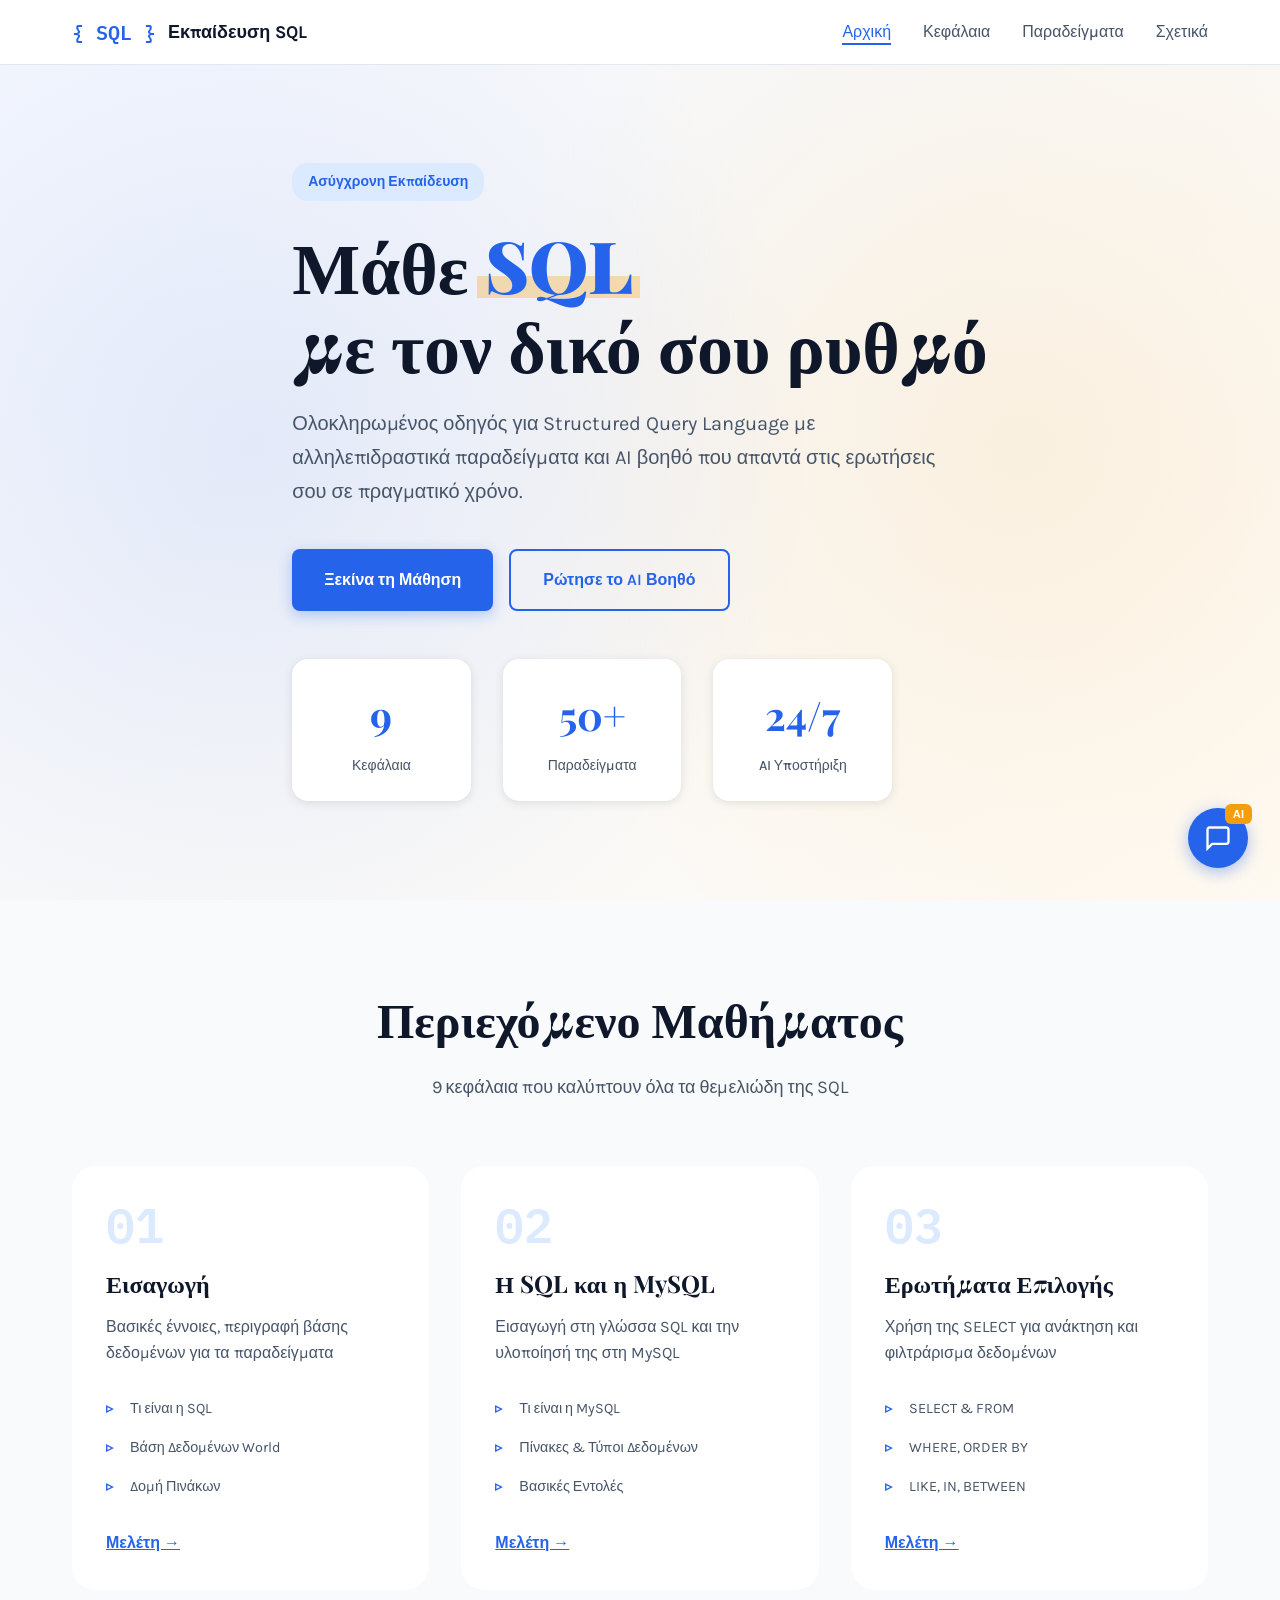
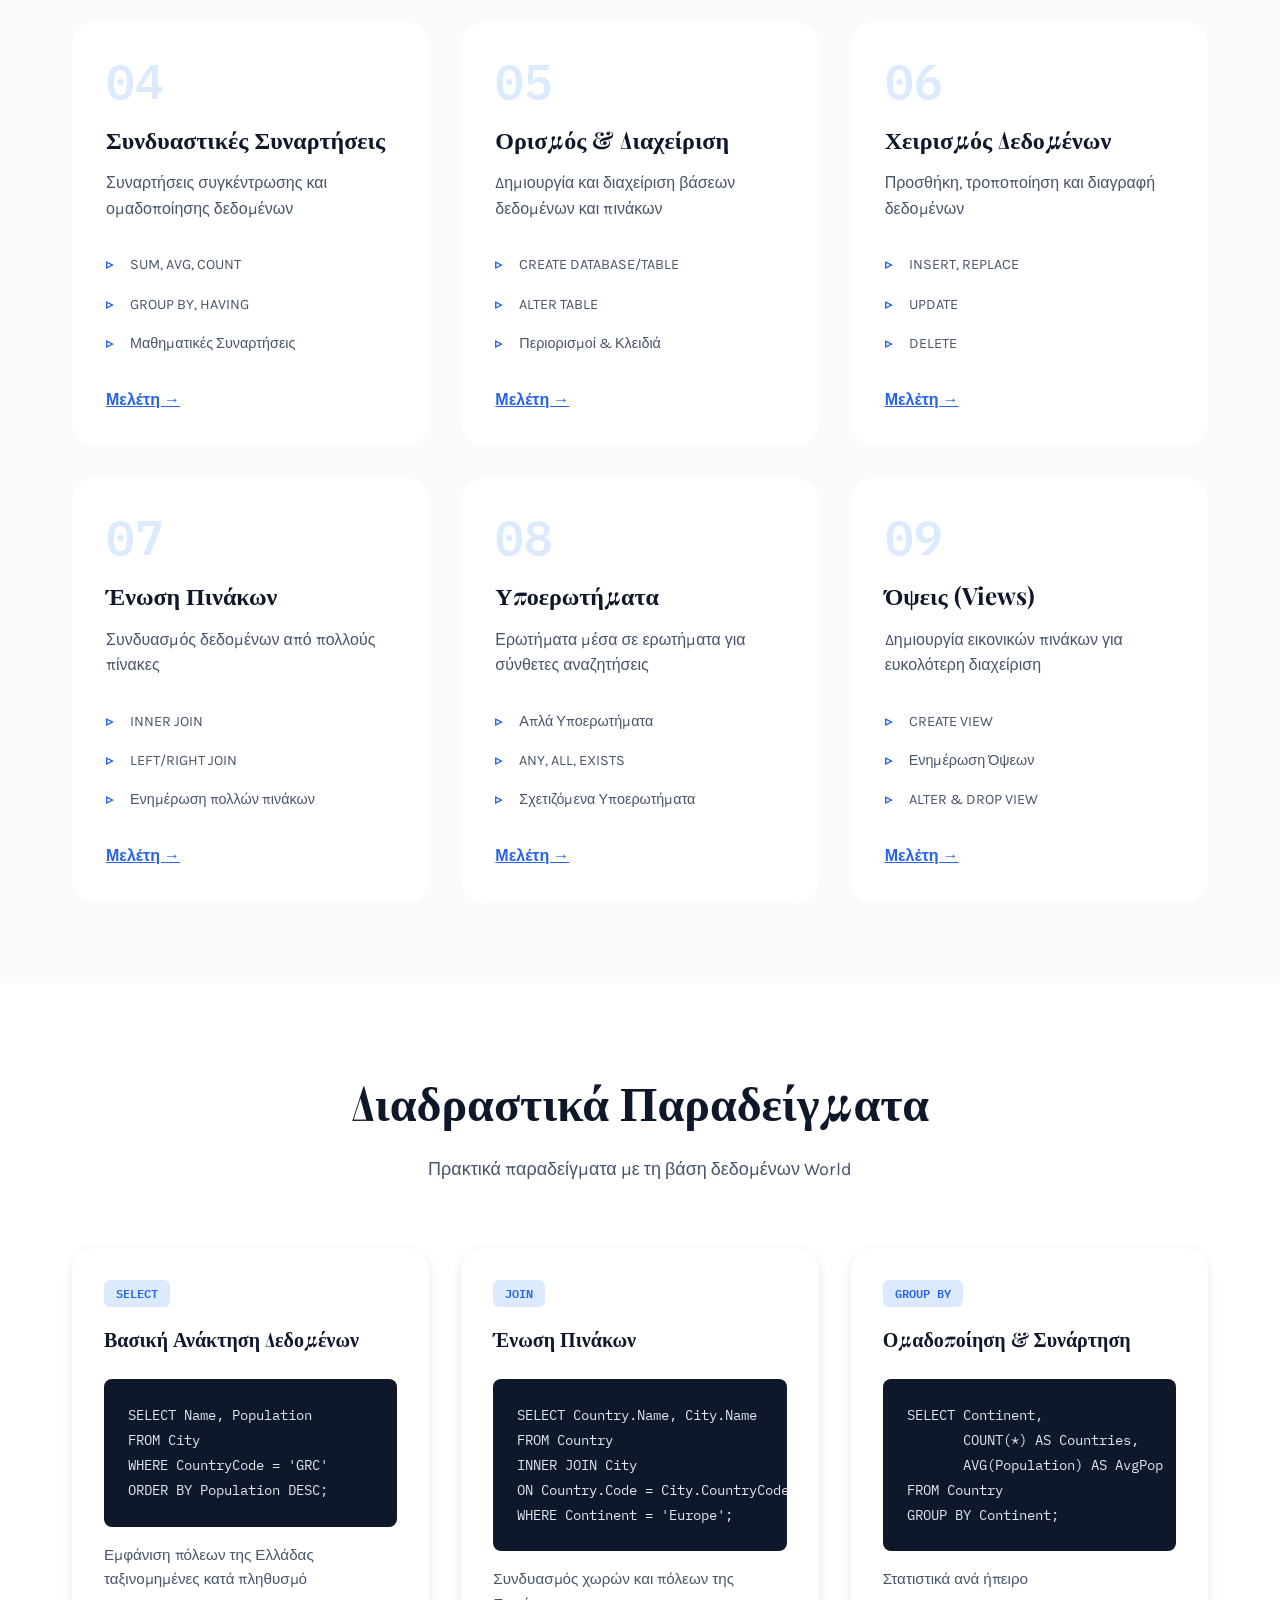
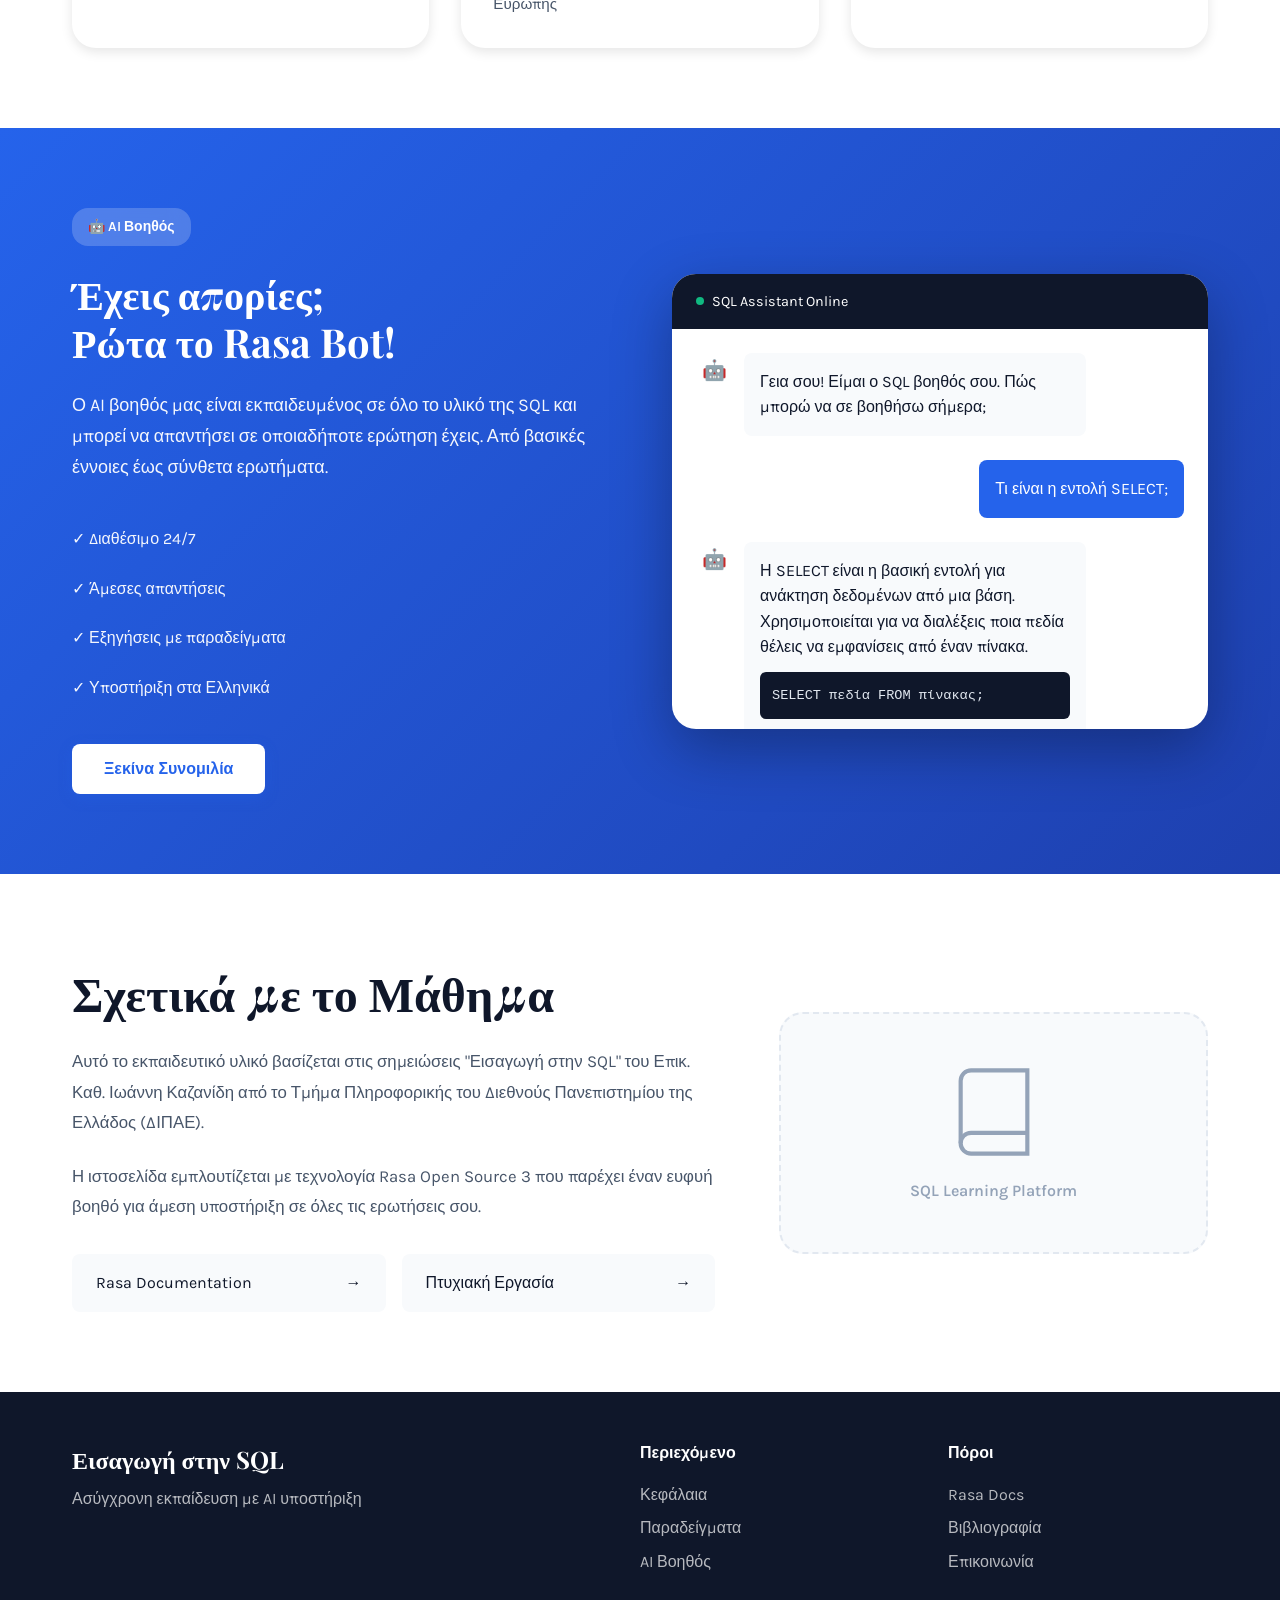
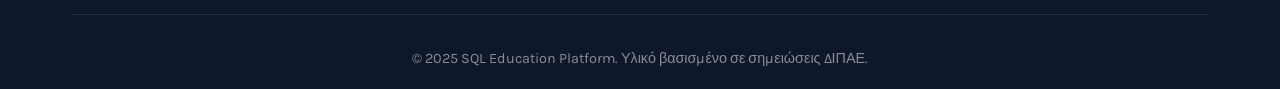
==== index.html @ 55db3de9 "Add files via upload" ====
<!DOCTYPE html>
<html lang="el">
<head>
    <meta charset="UTF-8">
    <meta name="viewport" content="width=device-width, initial-scale=1.0">
    <title>Εισαγωγή στην SQL - Ασύγχρονη Εκπαίδευση</title>
    <link rel="stylesheet" href="styles.css?v=2">
    <link rel="preconnect" href="https://fonts.googleapis.com">
    <link rel="preconnect" href="https://fonts.gstatic.com" crossorigin>
    <link href="https://fonts.googleapis.com/css2?family=IBM+Plex+Mono:wght@400;600&family=Karla:wght@400;700&family=Playfair+Display:wght@700;900&display=swap" rel="stylesheet">
</head>
<body>
    <!-- Navigation -->
    <nav class="nav">
        <div class="nav-container">
            <div class="nav-brand">
                <span class="nav-icon">{ SQL }</span>
                <span class="nav-title">Εκπαίδευση SQL</span>
            </div>
            <ul class="nav-menu">
                <li><a href="#home" class="nav-link active">Αρχική</a></li>
                <li><a href="#chapters" class="nav-link">Κεφάλαια</a></li>
                <li><a href="#examples" class="nav-link">Παραδείγματα</a></li>
                <li><a href="#about" class="nav-link">Σχετικά</a></li>
            </ul>
        </div>
    </nav>

    <!-- Hero Section -->
    <section class="hero" id="home">
        <div class="hero-background"></div>
        <div class="hero-content">
            <div class="hero-badge">Ασύγχρονη Εκπαίδευση</div>
            <h1 class="hero-title">
                Μάθε <span class="highlight">SQL</span><br>
                με τον δικό σου ρυθμό
            </h1>
            <p class="hero-subtitle">
                Ολοκληρωμένος οδηγός για Structured Query Language με αλληλεπιδραστικά παραδείγματα 
                και AI βοηθό που απαντά στις ερωτήσεις σου σε πραγματικό χρόνο.
            </p>
            <div class="hero-buttons">
                <a href="#chapters" class="btn btn-primary">Ξεκίνα τη Μάθηση</a>
                <a href="#chatbot" class="btn btn-secondary">Ρώτησε το AI Βοηθό</a>
            </div>
            <div class="hero-stats">
                <div class="stat">
                    <span class="stat-number">9</span>
                    <span class="stat-label">Κεφάλαια</span>
                </div>
                <div class="stat">
                    <span class="stat-number">50+</span>
                    <span class="stat-label">Παραδείγματα</span>
                </div>
                <div class="stat">
                    <span class="stat-number">24/7</span>
                    <span class="stat-label">AI Υποστήριξη</span>
                </div>
            </div>
        </div>
    </section>

    <!-- Chapters Section -->
    <section class="chapters" id="chapters">
        <div class="container">
            <div class="section-header">
                <h2 class="section-title">Περιεχόμενο Μαθήματος</h2>
                <p class="section-subtitle">9 κεφάλαια που καλύπτουν όλα τα θεμελιώδη της SQL</p>
            </div>

            <div class="chapters-grid">
                <!-- Chapter 1 -->
                <div class="chapter-card" data-chapter="1">
                    <div class="chapter-number">01</div>
                    <h3 class="chapter-title">Εισαγωγή</h3>
                    <p class="chapter-description">Βασικές έννοιες, περιγραφή βάσης δεδομένων για τα παραδείγματα</p>
                    <ul class="chapter-topics">
                        <li>Τι είναι η SQL</li>
                        <li>Βάση Δεδομένων World</li>
                        <li>Δομή Πινάκων</li>
                    </ul>
                    <a href="chapter-1.html" class="chapter-btn">Μελέτη →</a>
                </div>

                <!-- Chapter 2 -->
                <div class="chapter-card" data-chapter="2">
                    <div class="chapter-number">02</div>
                    <h3 class="chapter-title">Η SQL και η MySQL</h3>
                    <p class="chapter-description">Εισαγωγή στη γλώσσα SQL και την υλοποίησή της στη MySQL</p>
                    <ul class="chapter-topics">
                        <li>Τι είναι η MySQL</li>
                        <li>Πίνακες & Τύποι Δεδομένων</li>
                        <li>Βασικές Εντολές</li>
                    </ul>
                    <a href="chapter-2.html" class="chapter-btn">Μελέτη →</a>
                </div>

                <!-- Chapter 3 -->
                <div class="chapter-card" data-chapter="3">
                    <div class="chapter-number">03</div>
                    <h3 class="chapter-title">Ερωτήματα Επιλογής</h3>
                    <p class="chapter-description">Χρήση της SELECT για ανάκτηση και φιλτράρισμα δεδομένων</p>
                    <ul class="chapter-topics">
                        <li>SELECT & FROM</li>
                        <li>WHERE, ORDER BY</li>
                        <li>LIKE, IN, BETWEEN</li>
                    </ul>
                    <a href="chapter-3.html" class="chapter-btn">Μελέτη →</a>
                </div>

                <!-- Chapter 4 -->
                <div class="chapter-card" data-chapter="4">
                    <div class="chapter-number">04</div>
                    <h3 class="chapter-title">Συνδυαστικές Συναρτήσεις</h3>
                    <p class="chapter-description">Συναρτήσεις συγκέντρωσης και ομαδοποίησης δεδομένων</p>
                    <ul class="chapter-topics">
                        <li>SUM, AVG, COUNT</li>
                        <li>GROUP BY, HAVING</li>
                        <li>Μαθηματικές Συναρτήσεις</li>
                    </ul>
                    <a href="chapter-4.html" class="chapter-btn">Μελέτη →</a>
                </div>

                <!-- Chapter 5 -->
                <div class="chapter-card" data-chapter="5">
                    <div class="chapter-number">05</div>
                    <h3 class="chapter-title">Ορισμός & Διαχείριση</h3>
                    <p class="chapter-description">Δημιουργία και διαχείριση βάσεων δεδομένων και πινάκων</p>
                    <ul class="chapter-topics">
                        <li>CREATE DATABASE/TABLE</li>
                        <li>ALTER TABLE</li>
                        <li>Περιορισμοί & Κλειδιά</li>
                    </ul>
                    <a href="chapter-5.html" class="chapter-btn">Μελέτη →</a>
                </div>

                <!-- Chapter 6 -->
                <div class="chapter-card" data-chapter="6">
                    <div class="chapter-number">06</div>
                    <h3 class="chapter-title">Χειρισμός Δεδομένων</h3>
                    <p class="chapter-description">Προσθήκη, τροποποίηση και διαγραφή δεδομένων</p>
                    <ul class="chapter-topics">
                        <li>INSERT, REPLACE</li>
                        <li>UPDATE</li>
                        <li>DELETE</li>
                    </ul>
                    <a href="chapter-6.html" class="chapter-btn">Μελέτη →</a>
                </div>

                <!-- Chapter 7 -->
                <div class="chapter-card" data-chapter="7">
                    <div class="chapter-number">07</div>
                    <h3 class="chapter-title">Ένωση Πινάκων</h3>
                    <p class="chapter-description">Συνδυασμός δεδομένων από πολλούς πίνακες</p>
                    <ul class="chapter-topics">
                        <li>INNER JOIN</li>
                        <li>LEFT/RIGHT JOIN</li>
                        <li>Ενημέρωση πολλών πινάκων</li>
                    </ul>
                    <a href="chapter-7.html" class="chapter-btn">Μελέτη →</a>
                </div>

                <!-- Chapter 8 -->
                <div class="chapter-card" data-chapter="8">
                    <div class="chapter-number">08</div>
                    <h3 class="chapter-title">Υποερωτήματα</h3>
                    <p class="chapter-description">Ερωτήματα μέσα σε ερωτήματα για σύνθετες αναζητήσεις</p>
                    <ul class="chapter-topics">
                        <li>Απλά Υποερωτήματα</li>
                        <li>ANY, ALL, EXISTS</li>
                        <li>Σχετιζόμενα Υποερωτήματα</li>
                    </ul>
                    <a href="chapter-8.html" class="chapter-btn">Μελέτη →</a>
                </div>

                <!-- Chapter 9 -->
                <div class="chapter-card" data-chapter="9">
                    <div class="chapter-number">09</div>
                    <h3 class="chapter-title">Όψεις (Views)</h3>
                    <p class="chapter-description">Δημιουργία εικονικών πινάκων για ευκολότερη διαχείριση</p>
                    <ul class="chapter-topics">
                        <li>CREATE VIEW</li>
                        <li>Ενημέρωση Όψεων</li>
                        <li>ALTER & DROP VIEW</li>
                    </ul>
                    <a href="chapter-9.html" class="chapter-btn">Μελέτη →</a>
                </div>
            </div>
        </div>
    </section>

    <!-- Examples Section -->
    <section class="examples" id="examples">
        <div class="container">
            <div class="section-header">
                <h2 class="section-title">Διαδραστικά Παραδείγματα</h2>
                <p class="section-subtitle">Πρακτικά παραδείγματα με τη βάση δεδομένων World</p>
            </div>

            <div class="examples-grid">
                <div class="example-card">
                    <div class="example-header">
                        <span class="example-badge">SELECT</span>
                        <h3>Βασική Ανάκτηση Δεδομένων</h3>
                    </div>
                    <div class="code-block">
                        <pre><code>SELECT Name, Population 
FROM City 
WHERE CountryCode = 'GRC'
ORDER BY Population DESC;</code></pre>
                    </div>
                    <p class="example-description">Εμφάνιση πόλεων της Ελλάδας ταξινομημένες κατά πληθυσμό</p>
                </div>

                <div class="example-card">
                    <div class="example-header">
                        <span class="example-badge">JOIN</span>
                        <h3>Ένωση Πινάκων</h3>
                    </div>
                    <div class="code-block">
                        <pre><code>SELECT Country.Name, City.Name
FROM Country 
INNER JOIN City 
ON Country.Code = City.CountryCode
WHERE Continent = 'Europe';</code></pre>
                    </div>
                    <p class="example-description">Συνδυασμός χωρών και πόλεων της Ευρώπης</p>
                </div>

                <div class="example-card">
                    <div class="example-header">
                        <span class="example-badge">GROUP BY</span>
                        <h3>Ομαδοποίηση & Συνάρτηση</h3>
                    </div>
                    <div class="code-block">
                        <pre><code>SELECT Continent, 
       COUNT(*) AS Countries,
       AVG(Population) AS AvgPop
FROM Country
GROUP BY Continent;</code></pre>
                    </div>
                    <p class="example-description">Στατιστικά ανά ήπειρο</p>
                </div>
            </div>
        </div>
    </section>

    <!-- AI Assistant Section -->
    <section class="ai-section" id="chatbot">
        <div class="container">
            <div class="ai-content">
                <div class="ai-info">
                    <div class="ai-badge">🤖 AI Βοηθός</div>
                    <h2 class="ai-title">Έχεις απορίες;<br>Ρώτα το Rasa Bot!</h2>
                    <p class="ai-description">
                        Ο AI βοηθός μας είναι εκπαιδευμένος σε όλο το υλικό της SQL και μπορεί να απαντήσει 
                        σε οποιαδήποτε ερώτηση έχεις. Από βασικές έννοιες έως σύνθετα ερωτήματα.
                    </p>
                    <ul class="ai-features">
                        <li>✓ Διαθέσιμο 24/7</li>
                        <li>✓ Άμεσες απαντήσεις</li>
                        <li>✓ Εξηγήσεις με παραδείγματα</li>
                        <li>✓ Υποστήριξη στα Ελληνικά</li>
                    </ul>
                    <button class="btn btn-primary" onclick="openChatbot()">Ξεκίνα Συνομιλία</button>
                </div>
                <div class="ai-preview">
                    <div class="chat-window">
                        <div class="chat-header">
                            <div class="chat-status">
                                <span class="status-dot"></span>
                                <span>SQL Assistant Online</span>
                            </div>
                        </div>
                        <div class="chat-messages">
                            <div class="message bot">
                                <div class="message-avatar">🤖</div>
                                <div class="message-content">
                                    <p>Γεια σου! Είμαι ο SQL βοηθός σου. Πώς μπορώ να σε βοηθήσω σήμερα;</p>
                                </div>
                            </div>
                            <div class="message user">
                                <div class="message-content">
                                    <p>Τι είναι η εντολή SELECT;</p>
                                </div>
                            </div>
                            <div class="message bot">
                                <div class="message-avatar">🤖</div>
                                <div class="message-content">
                                    <p>Η SELECT είναι η βασική εντολή για ανάκτηση δεδομένων από μια βάση. Χρησιμοποιείται για να διαλέξεις ποια πεδία θέλεις να εμφανίσεις από έναν πίνακα.</p>
                                    <div class="code-snippet">
                                        <code>SELECT πεδία FROM πίνακας;</code>
                                    </div>
                                </div>
                            </div>
                        </div>
                    </div>
                </div>
            </div>
        </div>
    </section>

    <!-- About Section -->
    <section class="about" id="about">
        <div class="container">
            <div class="about-content">
                <div class="about-text">
                    <h2 class="section-title">Σχετικά με το Μάθημα</h2>
                    <p>
                        Αυτό το εκπαιδευτικό υλικό βασίζεται στις σημειώσεις "Εισαγωγή στην SQL" του 
                        Επικ. Καθ. Ιωάννη Καζανίδη από το Τμήμα Πληροφορικής του Διεθνούς Πανεπιστημίου 
                        της Ελλάδος (ΔΙΠΑΕ).
                    </p>
                    <p>
                        Η ιστοσελίδα εμπλουτίζεται με τεχνολογία Rasa Open Source 3 που παρέχει 
                        έναν ευφυή βοηθό για άμεση υποστήριξη σε όλες τις ερωτήσεις σου.
                    </p>
                    <div class="about-links">
                        <a href="https://opensource.rasa.com" target="_blank" class="link-btn">
                            <span>Rasa Documentation</span>
                            <span>→</span>
                        </a>
                        <a href="#" class="link-btn">
                            <span>Πτυχιακή Εργασία</span>
                            <span>→</span>
                        </a>
                    </div>
                </div>
                <div class="about-image">
                    <div class="image-placeholder">
                        <div class="placeholder-icon">
                            <svg viewBox="0 0 24 24" fill="none" stroke="currentColor">
                                <path d="M4 19.5A2.5 2.5 0 0 1 6.5 17H20"></path>
                                <path d="M6.5 2H20v20H6.5A2.5 2.5 0 0 1 4 19.5v-15A2.5 2.5 0 0 1 6.5 2z"></path>
                            </svg>
                        </div>
                        <p>SQL Learning Platform</p>
                    </div>
                </div>
            </div>
        </div>
    </section>

    <!-- Footer -->
    <footer class="footer">
        <div class="container">
            <div class="footer-content">
                <div class="footer-section">
                    <h3>Εισαγωγή στην SQL</h3>
                    <p>Ασύγχρονη εκπαίδευση με AI υποστήριξη</p>
                </div>
                <div class="footer-section">
                    <h4>Περιεχόμενο</h4>
                    <ul>
                        <li><a href="#chapters">Κεφάλαια</a></li>
                        <li><a href="#examples">Παραδείγματα</a></li>
                        <li><a href="#chatbot">AI Βοηθός</a></li>
                    </ul>
                </div>
                <div class="footer-section">
                    <h4>Πόροι</h4>
                    <ul>
                        <li><a href="https://opensource.rasa.com" target="_blank">Rasa Docs</a></li>
                        <li><a href="#">Βιβλιογραφία</a></li>
                        <li><a href="#">Επικοινωνία</a></li>
                    </ul>
                </div>
            </div>
            <div class="footer-bottom">
                <p>&copy; 2025 SQL Education Platform. Υλικό βασισμένο σε σημειώσεις ΔΙΠΑΕ.</p>
            </div>
        </div>
    </footer>

    <!-- Floating Chat Button -->
    <button class="floating-chat-btn" onclick="toggleChat()" title="Ρώτησε το SQL Assistant">
        <svg class="chat-icon" viewBox="0 0 24 24" fill="none" stroke="currentColor">
            <path d="M21 15a2 2 0 0 1-2 2H7l-4 4V5a2 2 0 0 1 2-2h14a2 2 0 0 1 2 2z"></path>
        </svg>
        <span class="chat-badge">AI</span>
    </button>

    <!-- Chat Widget (Hidden by default) -->
    <div class="chat-widget" id="chatWidget">
        <div class="chat-widget-header">
            <div class="chat-widget-title">
                <span class="chat-widget-icon">🤖</span>
                <div>
                    <h3>SQL Assistant</h3>
                    <span class="chat-widget-status">Online</span>
                </div>
            </div>
            <button class="chat-close-btn" onclick="toggleChat()">×</button>
        </div>
        <div class="chat-widget-body" id="chatBody">
            <div class="chat-widget-message bot">
                <div class="message-avatar">🤖</div>
                <div class="message-content">
                    <p>Γεια σου! Ρώτησέ με οτιδήποτε για την SQL!</p>
                </div>
            </div>
        </div>
        <div class="chat-widget-input">
            <input type="text" id="chatInput" placeholder="Γράψε την ερώτησή σου..." />
            <button onclick="sendMessage()">
                <svg viewBox="0 0 24 24" fill="none" stroke="currentColor">
                    <path d="M22 2L11 13"></path>
                    <path d="M22 2L15 22L11 13L2 9L22 2Z"></path>
                </svg>
            </button>
        </div>
    </div>

    <script src="script.js?v=2"></script>
</body>
</html>
---- styles.css ----
/* ==========================================
   CSS Variables & Base Styles
   ========================================== */

:root {
    /* Colors - Educational Blue & Warm Accents */
    --primary: #2563eb;
    --primary-dark: #1e40af;
    --primary-light: #dbeafe;
    --secondary: #f59e0b;
    --secondary-dark: #d97706;
    
    --text-primary: #0f172a;
    --text-secondary: #475569;
    --text-muted: #94a3b8;
    
    --bg-primary: #ffffff;
    --bg-secondary: #f8fafc;
    --bg-dark: #0f172a;
    
    --border: #e2e8f0;
    --shadow: rgba(0, 0, 0, 0.1);
    
    /* Typography */
    --font-display: 'Playfair Display', serif;
    --font-body: 'Karla', sans-serif;
    --font-mono: 'IBM Plex Mono', monospace;
    
    /* Spacing */
    --space-xs: 0.5rem;
    --space-sm: 1rem;
    --space-md: 1.5rem;
    --space-lg: 2rem;
    --space-xl: 3rem;
    --space-2xl: 4rem;
    
    /* Border Radius */
    --radius-sm: 0.375rem;
    --radius-md: 0.5rem;
    --radius-lg: 1rem;
    --radius-xl: 1.5rem;
    
    /* Transitions */
    --transition-fast: 150ms ease;
    --transition-base: 250ms ease;
    --transition-slow: 350ms ease;
}

* {
    margin: 0;
    padding: 0;
    box-sizing: border-box;
}

html {
    scroll-behavior: smooth;
}

body {
    font-family: var(--font-body);
    color: var(--text-primary);
    background-color: var(--bg-primary);
    line-height: 1.6;
    overflow-x: hidden;
}

/* ==========================================
   Navigation
   ========================================== */

.nav {
    position: fixed;
    top: 0;
    left: 0;
    right: 0;
    background: rgba(255, 255, 255, 0.95);
    backdrop-filter: blur(10px);
    border-bottom: 1px solid var(--border);
    z-index: 1000;
    animation: slideDown 0.5s ease;
}

@keyframes slideDown {
    from {
        transform: translateY(-100%);
        opacity: 0;
    }
    to {
        transform: translateY(0);
        opacity: 1;
    }
}

.nav-container {
    max-width: 1200px;
    margin: 0 auto;
    padding: 1rem 2rem;
    display: flex;
    justify-content: space-between;
    align-items: center;
}

.nav-brand {
    display: flex;
    align-items: center;
    gap: 0.75rem;
    font-weight: 700;
}

.nav-icon {
    font-family: var(--font-mono);
    color: var(--primary);
    font-size: 1.25rem;
    font-weight: 600;
}

.nav-title {
    font-size: 1.125rem;
    color: var(--text-primary);
}

.nav-menu {
    display: flex;
    list-style: none;
    gap: 2rem;
}

.nav-link {
    text-decoration: none;
    color: var(--text-secondary);
    font-weight: 500;
    position: relative;
    transition: color var(--transition-base);
}

.nav-link::after {
    content: '';
    position: absolute;
    bottom: -4px;
    left: 0;
    width: 0;
    height: 2px;
    background: var(--primary);
    transition: width var(--transition-base);
}

.nav-link:hover,
.nav-link.active {
    color: var(--primary);
}

.nav-link:hover::after,
.nav-link.active::after {
    width: 100%;
}

/* ==========================================
   Hero Section
   ========================================== */

.hero {
    position: relative;
    min-height: 100vh;
    display: flex;
    align-items: center;
    padding: 8rem 2rem 4rem;
    overflow: hidden;
}

.hero-background {
    position: absolute;
    top: 0;
    left: 0;
    right: 0;
    bottom: 0;
    background: 
        linear-gradient(135deg, rgba(37, 99, 235, 0.05) 0%, rgba(245, 158, 11, 0.05) 100%),
        radial-gradient(circle at 20% 50%, rgba(37, 99, 235, 0.1) 0%, transparent 50%),
        radial-gradient(circle at 80% 50%, rgba(245, 158, 11, 0.1) 0%, transparent 50%);
    z-index: -1;
}

.hero-content {
    max-width: 1200px;
    margin: 0 auto;
    animation: fadeInUp 0.8s ease;
}

@keyframes fadeInUp {
    from {
        opacity: 0;
        transform: translateY(30px);
    }
    to {
        opacity: 1;
        transform: translateY(0);
    }
}

.hero-badge {
    display: inline-block;
    padding: 0.5rem 1rem;
    background: var(--primary-light);
    color: var(--primary);
    border-radius: var(--radius-lg);
    font-size: 0.875rem;
    font-weight: 600;
    margin-bottom: 1.5rem;
    animation: fadeInUp 0.8s ease 0.2s backwards;
}

.hero-title {
    font-family: var(--font-display);
    font-size: clamp(2.5rem, 6vw, 4.5rem);
    font-weight: 900;
    line-height: 1.1;
    margin-bottom: 1.5rem;
    animation: fadeInUp 0.8s ease 0.3s backwards;
}

.highlight {
    color: var(--primary);
    position: relative;
}

.highlight::after {
    content: '';
    position: absolute;
    bottom: 0.2em;
    left: -0.1em;
    right: -0.1em;
    height: 0.3em;
    background: var(--secondary);
    opacity: 0.3;
    z-index: -1;
    animation: highlightExpand 0.6s ease 0.8s backwards;
}

@keyframes highlightExpand {
    from {
        width: 0;
    }
    to {
        width: 100%;
    }
}

.hero-subtitle {
    font-size: 1.25rem;
    color: var(--text-secondary);
    max-width: 650px;
    margin-bottom: 2.5rem;
    line-height: 1.7;
    animation: fadeInUp 0.8s ease 0.4s backwards;
}

.hero-buttons {
    display: flex;
    gap: 1rem;
    flex-wrap: wrap;
    margin-bottom: 3rem;
    animation: fadeInUp 0.8s ease 0.5s backwards;
}

.btn {
    padding: 1rem 2rem;
    border-radius: var(--radius-md);
    font-weight: 600;
    font-size: 1rem;
    text-decoration: none;
    transition: all var(--transition-base);
    cursor: pointer;
    border: none;
    display: inline-flex;
    align-items: center;
    gap: 0.5rem;
}

.btn-primary {
    background: var(--primary);
    color: white;
    box-shadow: 0 4px 14px rgba(37, 99, 235, 0.3);
}

.btn-primary:hover {
    background: var(--primary-dark);
    transform: translateY(-2px);
    box-shadow: 0 6px 20px rgba(37, 99, 235, 0.4);
}

.btn-secondary {
    background: transparent;
    color: var(--primary);
    border: 2px solid var(--primary);
}

.btn-secondary:hover {
    background: var(--primary);
    color: white;
    transform: translateY(-2px);
}

.hero-stats {
    display: grid;
    grid-template-columns: repeat(auto-fit, minmax(150px, 1fr));
    gap: 2rem;
    max-width: 600px;
    animation: fadeInUp 0.8s ease 0.6s backwards;
}

.stat {
    text-align: center;
    padding: 1.5rem;
    background: white;
    border-radius: var(--radius-lg);
    box-shadow: 0 2px 10px var(--shadow);
    transition: transform var(--transition-base);
}

.stat:hover {
    transform: translateY(-4px);
}

.stat-number {
    display: block;
    font-family: var(--font-display);
    font-size: 2.5rem;
    font-weight: 700;
    color: var(--primary);
    margin-bottom: 0.5rem;
}

.stat-label {
    display: block;
    font-size: 0.875rem;
    color: var(--text-secondary);
    font-weight: 500;
}

/* ==========================================
   Section Styles
   ========================================== */

.container {
    max-width: 1200px;
    margin: 0 auto;
    padding: 0 2rem;
}

section {
    padding: 5rem 0;
}

.section-header {
    text-align: center;
    margin-bottom: 4rem;
}

.section-title {
    font-family: var(--font-display);
    font-size: clamp(2rem, 4vw, 3rem);
    font-weight: 700;
    color: var(--text-primary);
    margin-bottom: 1rem;
}

.section-subtitle {
    font-size: 1.125rem;
    color: var(--text-secondary);
    max-width: 600px;
    margin: 0 auto;
}

/* ==========================================
   Chapters Grid
   ========================================== */

.chapters {
    background: var(--bg-secondary);
}

.chapters-grid {
    display: grid;
    grid-template-columns: repeat(auto-fill, minmax(320px, 1fr));
    gap: 2rem;
}

.chapter-card {
    background: white;
    padding: 2rem;
    border-radius: var(--radius-xl);
    border: 2px solid transparent;
    transition: all var(--transition-base);
    position: relative;
    overflow: hidden;
}

.chapter-card::before {
    content: '';
    position: absolute;
    top: 0;
    left: 0;
    width: 4px;
    height: 100%;
    background: var(--primary);
    transform: scaleY(0);
    transform-origin: bottom;
    transition: transform var(--transition-base);
}

.chapter-card:hover {
    border-color: var(--primary);
    transform: translateY(-4px);
    box-shadow: 0 12px 24px var(--shadow);
}

.chapter-card:hover::before {
    transform: scaleY(1);
}

.chapter-number {
    font-family: var(--font-mono);
    font-size: 3rem;
    font-weight: 600;
    color: var(--primary-light);
    line-height: 1;
    margin-bottom: 1rem;
}

.chapter-title {
    font-family: var(--font-display);
    font-size: 1.5rem;
    font-weight: 700;
    color: var(--text-primary);
    margin-bottom: 0.75rem;
}

.chapter-description {
    color: var(--text-secondary);
    margin-bottom: 1.5rem;
    line-height: 1.6;
}

.chapter-topics {
    list-style: none;
    margin-bottom: 1.5rem;
}

.chapter-topics li {
    padding: 0.5rem 0;
    color: var(--text-secondary);
    font-size: 0.9rem;
    position: relative;
    padding-left: 1.5rem;
}

.chapter-topics li::before {
    content: '▹';
    position: absolute;
    left: 0;
    color: var(--primary);
    font-weight: bold;
}

.chapter-btn {
    background: none;
    border: none;
    color: var(--primary);
    font-weight: 600;
    font-size: 1rem;
    cursor: pointer;
    padding: 0.5rem 0;
    transition: all var(--transition-base);
    font-family: var(--font-body);
}

.chapter-btn:hover {
    gap: 0.75rem;
    padding-left: 0.5rem;
}

/* ==========================================
   Examples Section
   ========================================== */

.examples-grid {
    display: grid;
    grid-template-columns: repeat(auto-fit, minmax(350px, 1fr));
    gap: 2rem;
}

.example-card {
    background: white;
    border-radius: var(--radius-xl);
    padding: 2rem;
    box-shadow: 0 4px 12px var(--shadow);
    transition: all var(--transition-base);
}

.example-card:hover {
    transform: translateY(-4px);
    box-shadow: 0 8px 24px var(--shadow);
}

.example-header {
    margin-bottom: 1.5rem;
}

.example-badge {
    display: inline-block;
    padding: 0.25rem 0.75rem;
    background: var(--primary-light);
    color: var(--primary);
    border-radius: var(--radius-sm);
    font-size: 0.75rem;
    font-weight: 600;
    font-family: var(--font-mono);
    margin-bottom: 1rem;
}

.example-header h3 {
    font-family: var(--font-display);
    font-size: 1.25rem;
    color: var(--text-primary);
}

.code-block {
    background: var(--bg-dark);
    border-radius: var(--radius-md);
    padding: 1.5rem;
    margin-bottom: 1rem;
    overflow-x: auto;
}

.code-block pre {
    margin: 0;
}

.code-block code {
    font-family: var(--font-mono);
    font-size: 0.9rem;
    line-height: 1.6;
    color: #e2e8f0;
}

.example-description {
    color: var(--text-secondary);
    font-size: 0.95rem;
    line-height: 1.6;
}

/* ==========================================
   AI Section
   ========================================== */

.ai-section {
    background: linear-gradient(135deg, var(--primary) 0%, var(--primary-dark) 100%);
    color: white;
}

.ai-content {
    display: grid;
    grid-template-columns: 1fr 1fr;
    gap: 4rem;
    align-items: center;
}

.ai-badge {
    display: inline-block;
    padding: 0.5rem 1rem;
    background: rgba(255, 255, 255, 0.2);
    backdrop-filter: blur(10px);
    border-radius: var(--radius-lg);
    font-size: 0.875rem;
    font-weight: 600;
    margin-bottom: 1.5rem;
}

.ai-title {
    font-family: var(--font-display);
    font-size: 2.5rem;
    font-weight: 700;
    margin-bottom: 1.5rem;
    line-height: 1.2;
}

.ai-description {
    font-size: 1.125rem;
    margin-bottom: 2rem;
    opacity: 0.95;
    line-height: 1.7;
}

.ai-features {
    list-style: none;
    margin-bottom: 2rem;
}

.ai-features li {
    padding: 0.75rem 0;
    font-size: 1rem;
    opacity: 0.95;
}

.ai-section .btn-primary {
    background: white;
    color: var(--primary);
}

.ai-section .btn-primary:hover {
    background: var(--bg-secondary);
}

/* Chat Preview */
.chat-window {
    background: white;
    border-radius: var(--radius-xl);
    overflow: hidden;
    box-shadow: 0 20px 60px rgba(0, 0, 0, 0.3);
}

.chat-header {
    background: var(--bg-dark);
    color: white;
    padding: 1rem 1.5rem;
}

.chat-status {
    display: flex;
    align-items: center;
    gap: 0.5rem;
    font-size: 0.9rem;
}

.status-dot {
    width: 8px;
    height: 8px;
    background: #10b981;
    border-radius: 50%;
    animation: pulse 2s infinite;
}

@keyframes pulse {
    0%, 100% {
        opacity: 1;
    }
    50% {
        opacity: 0.5;
    }
}

.chat-messages {
    padding: 1.5rem;
    min-height: 300px;
    max-height: 400px;
    overflow-y: auto;
}

.message {
    display: flex;
    gap: 0.75rem;
    margin-bottom: 1.5rem;
}

.message.user {
    flex-direction: row-reverse;
}

.message-avatar {
    width: 36px;
    height: 36px;
    border-radius: 50%;
    display: flex;
    align-items: center;
    justify-content: center;
    font-size: 1.25rem;
    flex-shrink: 0;
}

.message-content {
    max-width: 70%;
    color: var(--text-primary);
}

.message.bot .message-content {
    background: var(--bg-secondary);
    padding: 1rem;
    border-radius: var(--radius-md);
}

.message.user .message-content {
    background: var(--primary);
    color: white;
    padding: 1rem;
    border-radius: var(--radius-md);
}

.code-snippet {
    background: var(--bg-dark);
    color: #e2e8f0;
    padding: 0.75rem;
    border-radius: var(--radius-sm);
    margin-top: 0.75rem;
    font-family: var(--font-mono);
    font-size: 0.85rem;
}

/* ==========================================
   About Section
   ========================================== */

.about-content {
    display: grid;
    grid-template-columns: 1.5fr 1fr;
    gap: 4rem;
    align-items: center;
}

.about-text p {
    color: var(--text-secondary);
    margin-bottom: 1.5rem;
    line-height: 1.8;
    font-size: 1.05rem;
}

.about-links {
    display: flex;
    gap: 1rem;
    margin-top: 2rem;
}

.link-btn {
    display: flex;
    align-items: center;
    justify-content: space-between;
    padding: 1rem 1.5rem;
    background: var(--bg-secondary);
    border-radius: var(--radius-md);
    text-decoration: none;
    color: var(--text-primary);
    transition: all var(--transition-base);
    flex: 1;
}

.link-btn:hover {
    background: var(--primary);
    color: white;
    transform: translateX(4px);
}

.image-placeholder {
    background: var(--bg-secondary);
    border-radius: var(--radius-xl);
    padding: 3rem;
    text-align: center;
    border: 2px dashed var(--border);
}

.placeholder-icon {
    width: 100px;
    height: 100px;
    margin: 0 auto 1rem;
    color: var(--text-muted);
}

.placeholder-icon svg {
    width: 100%;
    height: 100%;
}

.image-placeholder p {
    color: var(--text-muted);
    font-weight: 600;
}

/* ==========================================
   Footer
   ========================================== */

.footer {
    background: var(--bg-dark);
    color: white;
    padding: 3rem 0 1.5rem;
}

.footer-content {
    display: grid;
    grid-template-columns: 2fr 1fr 1fr;
    gap: 3rem;
    margin-bottom: 2rem;
}

.footer-section h3 {
    font-family: var(--font-display);
    font-size: 1.5rem;
    margin-bottom: 0.5rem;
}

.footer-section h4 {
    font-size: 1rem;
    margin-bottom: 1rem;
    font-weight: 600;
}

.footer-section p {
    color: rgba(255, 255, 255, 0.7);
    line-height: 1.6;
}

.footer-section ul {
    list-style: none;
}

.footer-section ul li {
    margin-bottom: 0.5rem;
}

.footer-section a {
    color: rgba(255, 255, 255, 0.7);
    text-decoration: none;
    transition: color var(--transition-base);
}

.footer-section a:hover {
    color: white;
}

.footer-bottom {
    padding-top: 2rem;
    border-top: 1px solid rgba(255, 255, 255, 0.1);
    text-align: center;
}

.footer-bottom p {
    color: rgba(255, 255, 255, 0.5);
    font-size: 0.9rem;
}

/* ==========================================
   Floating Chat Button & Widget
   ========================================== */

.floating-chat-btn {
    position: fixed;
    bottom: 2rem;
    right: 2rem;
    width: 60px;
    height: 60px;
    border-radius: 50%;
    background: var(--primary);
    color: white;
    border: none;
    cursor: pointer;
    box-shadow: 0 4px 16px rgba(37, 99, 235, 0.4);
    transition: all var(--transition-base);
    z-index: 999;
    display: flex;
    align-items: center;
    justify-content: center;
}

.floating-chat-btn:hover {
    transform: scale(1.1);
    box-shadow: 0 6px 24px rgba(37, 99, 235, 0.5);
}

.chat-icon {
    width: 28px;
    height: 28px;
    stroke-width: 2;
}

.chat-badge {
    position: absolute;
    top: -4px;
    right: -4px;
    background: var(--secondary);
    color: white;
    font-size: 0.7rem;
    font-weight: 700;
    padding: 0.25rem 0.5rem;
    border-radius: var(--radius-sm);
}

/* Chat Widget */
.chat-widget {
    position: fixed;
    bottom: 6rem;
    right: 2rem;
    width: 400px;
    max-width: calc(100vw - 4rem);
    background: white;
    border-radius: var(--radius-xl);
    box-shadow: 0 12px 48px rgba(0, 0, 0, 0.2);
    z-index: 998;
    display: none;
    flex-direction: column;
    max-height: 600px;
}

.chat-widget.active {
    display: flex;
    animation: slideInUp 0.3s ease;
}

@keyframes slideInUp {
    from {
        opacity: 0;
        transform: translateY(20px);
    }
    to {
        opacity: 1;
        transform: translateY(0);
    }
}

.chat-widget-header {
    background: var(--primary);
    color: white;
    padding: 1.25rem 1.5rem;
    border-radius: var(--radius-xl) var(--radius-xl) 0 0;
    display: flex;
    justify-content: space-between;
    align-items: center;
}

.chat-widget-title {
    display: flex;
    align-items: center;
    gap: 0.75rem;
}

.chat-widget-icon {
    font-size: 1.5rem;
}

.chat-widget-title h3 {
    font-size: 1rem;
    font-weight: 600;
    margin: 0;
}

.chat-widget-status {
    font-size: 0.75rem;
    opacity: 0.9;
}

.chat-close-btn {
    background: none;
    border: none;
    color: white;
    font-size: 1.5rem;
    cursor: pointer;
    width: 32px;
    height: 32px;
    display: flex;
    align-items: center;
    justify-content: center;
    border-radius: var(--radius-sm);
    transition: background var(--transition-base);
}

.chat-close-btn:hover {
    background: rgba(255, 255, 255, 0.1);
}

.chat-widget-body {
    flex: 1;
    overflow-y: auto;
    padding: 1.5rem;
    background: var(--bg-secondary);
}

.chat-widget-message {
    display: flex;
    gap: 0.75rem;
    margin-bottom: 1rem;
}

.chat-widget-message.user {
    flex-direction: row-reverse;
}

.chat-widget-input {
    display: flex;
    gap: 0.75rem;
    padding: 1.25rem;
    border-top: 1px solid var(--border);
    background: white;
    border-radius: 0 0 var(--radius-xl) var(--radius-xl);
}

.chat-widget-input input {
    flex: 1;
    padding: 0.75rem 1rem;
    border: 2px solid var(--border);
    border-radius: var(--radius-md);
    font-family: var(--font-body);
    font-size: 0.95rem;
    transition: border-color var(--transition-base);
}

.chat-widget-input input:focus {
    outline: none;
    border-color: var(--primary);
}

.chat-widget-input button {
    padding: 0.75rem 1rem;
    background: var(--primary);
    color: white;
    border: none;
    border-radius: var(--radius-md);
    cursor: pointer;
    transition: all var(--transition-base);
}

.chat-widget-input button:hover {
    background: var(--primary-dark);
}

.chat-widget-input button svg {
    width: 20px;
    height: 20px;
    stroke-width: 2;
}

/* ==========================================
   Responsive Design
   ========================================== */

@media (max-width: 968px) {
    .ai-content,
    .about-content {
        grid-template-columns: 1fr;
    }
    
    .ai-preview {
        order: -1;
    }
    
    .footer-content {
        grid-template-columns: 1fr;
        gap: 2rem;
    }
}

@media (max-width: 768px) {
    .nav-menu {
        gap: 1rem;
        font-size: 0.9rem;
    }
    
    .hero {
        padding: 6rem 1.5rem 3rem;
    }
    
    .hero-stats {
        grid-template-columns: repeat(3, 1fr);
    }
    
    .chapters-grid,
    .examples-grid {
        grid-template-columns: 1fr;
    }
    
    section {
        padding: 3rem 0;
    }
}

@media (max-width: 480px) {
    .hero-buttons {
        flex-direction: column;
    }
    
    .btn {
        width: 100%;
        justify-content: center;
    }
    
    .hero-stats {
        grid-template-columns: 1fr;
    }
    
    .nav-menu {
        display: none;
    }
}
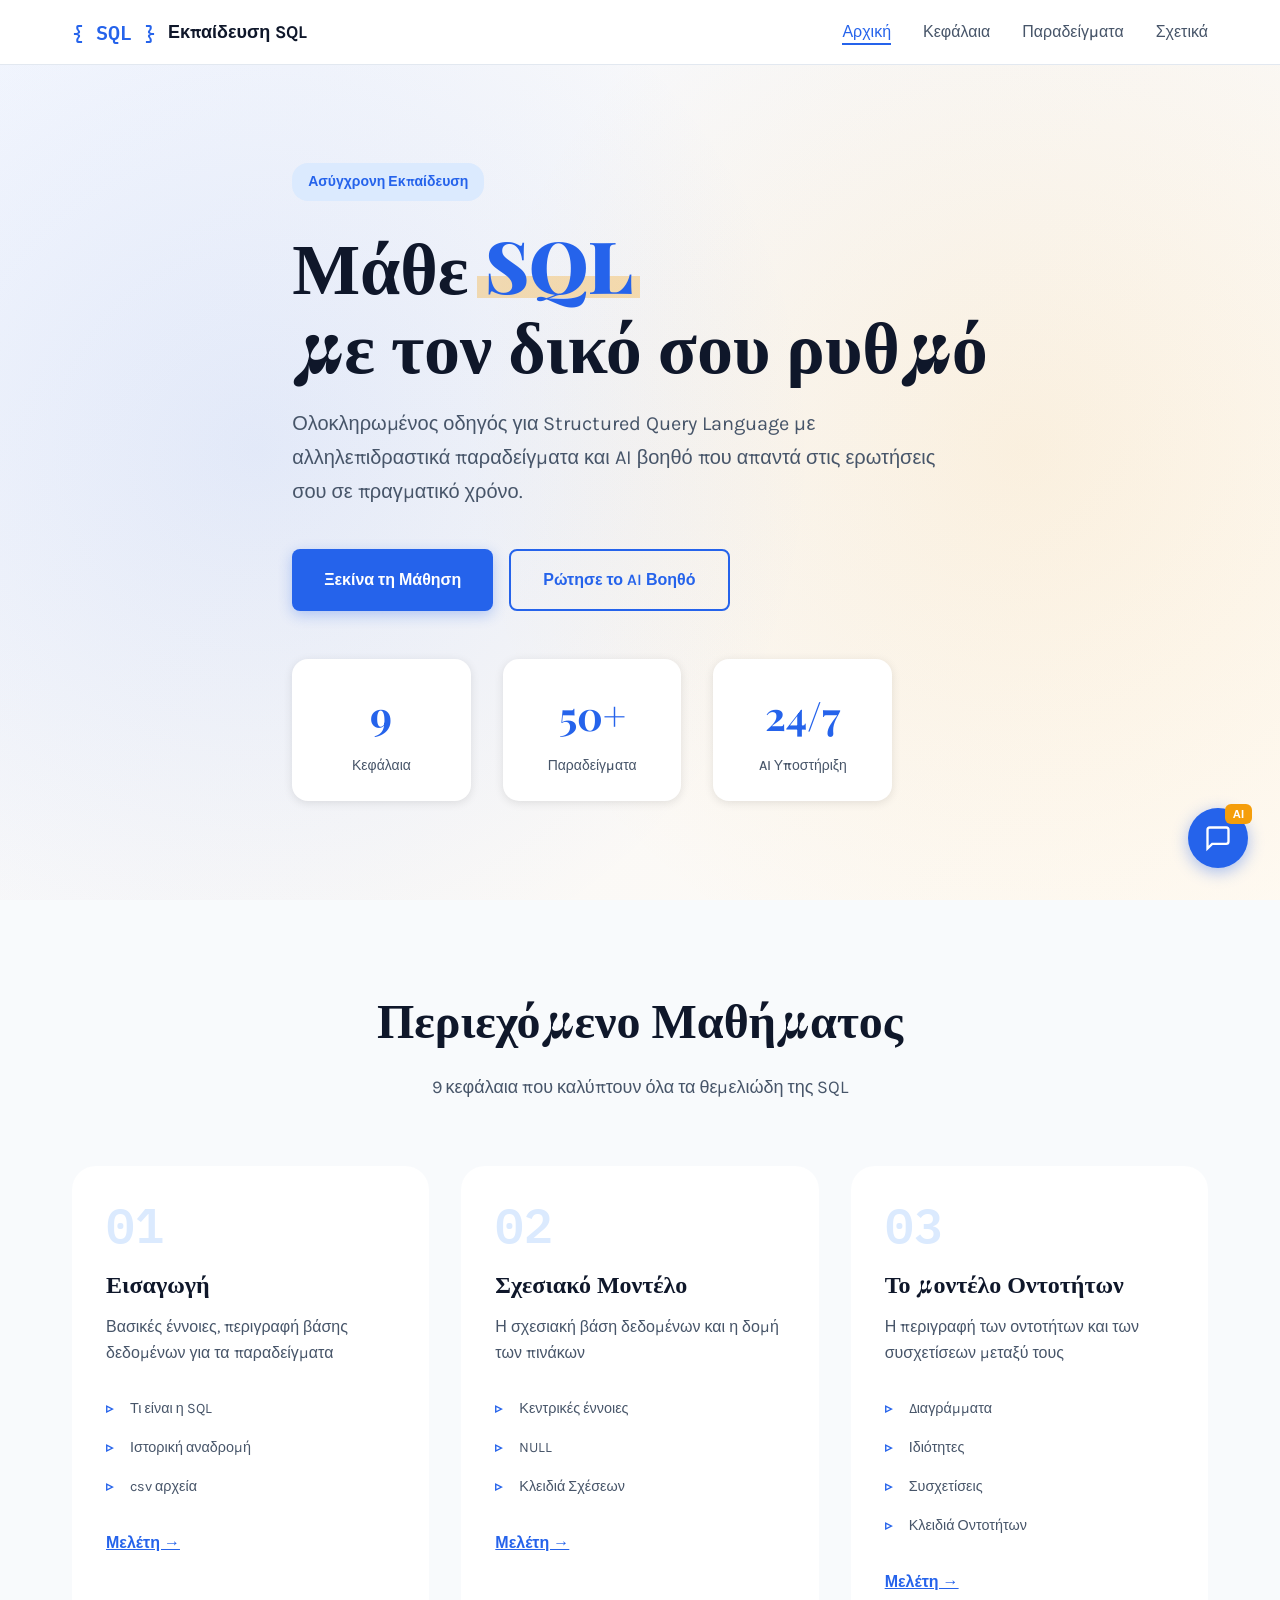
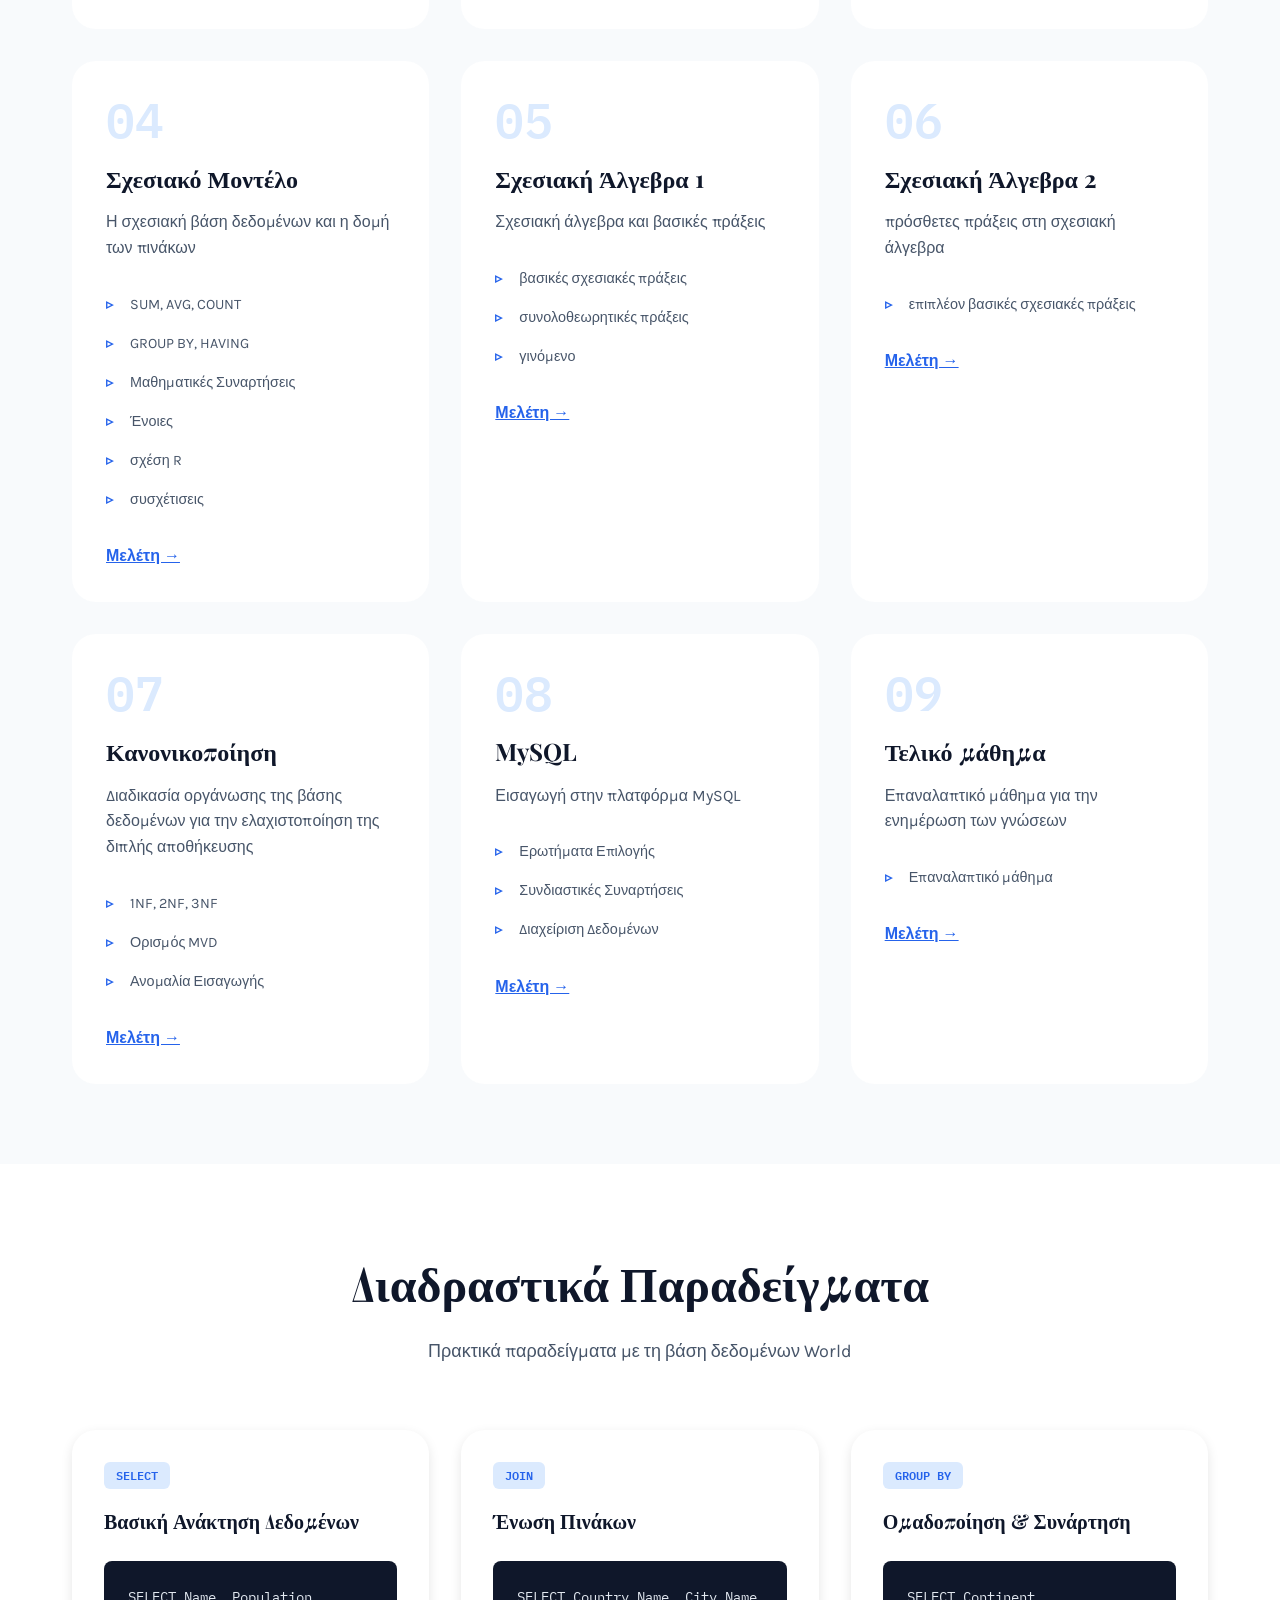
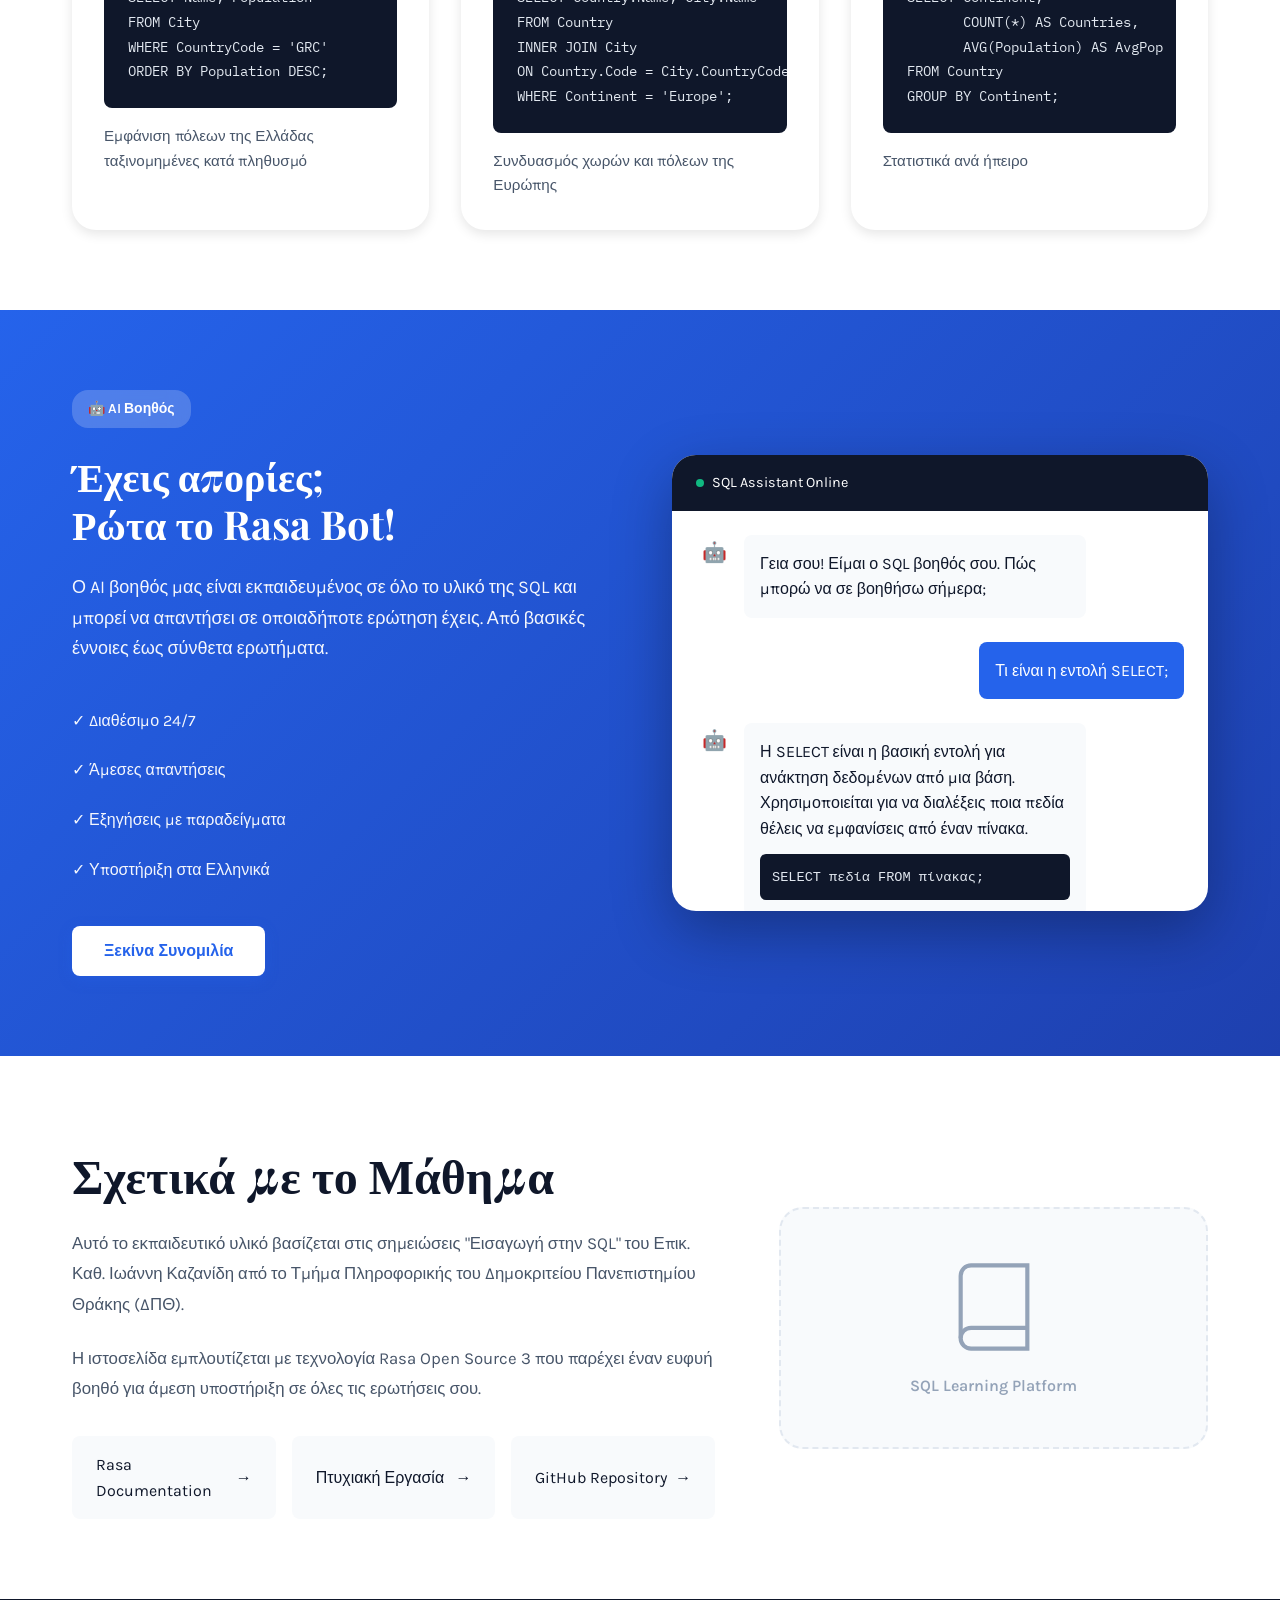
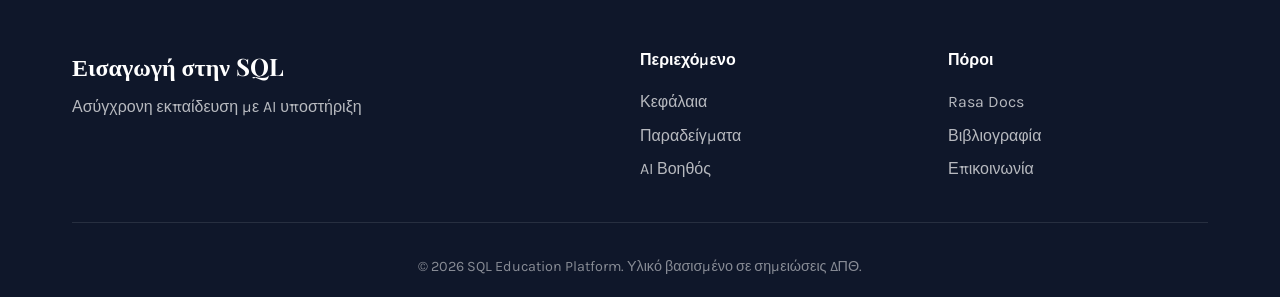
==== commit 1668bebc: "changed the whole project chapter sections are going to Duth university pdfs all the html chapter m" ====
--- a/index.html
+++ b/index.html
@@ -76,114 +76,114 @@
                     <p class="chapter-description">Βασικές έννοιες, περιγραφή βάσης δεδομένων για τα παραδείγματα</p>
                     <ul class="chapter-topics">
                         <li>Τι είναι η SQL</li>
-                        <li>Βάση Δεδομένων World</li>
-                        <li>Δομή Πινάκων</li>
-                    </ul>
-                    <a href="chapter-1.html" class="chapter-btn">Μελέτη →</a>
+                        <li>Ιστορική αναδρομή</li>
+                        <li>csv αρχεία</li>
+                    </ul>
+                    <a href="https://moodle.cs.duth.gr/pluginfile.php/14323/mod_resource/content/2/1.databasesjourney2024.pdf" class="chapter-btn" target="_blank">Μελέτη →</a>
                 </div>
 
                 <!-- Chapter 2 -->
                 <div class="chapter-card" data-chapter="2">
                     <div class="chapter-number">02</div>
-                    <h3 class="chapter-title">Η SQL και η MySQL</h3>
-                    <p class="chapter-description">Εισαγωγή στη γλώσσα SQL και την υλοποίησή της στη MySQL</p>
-                    <ul class="chapter-topics">
-                        <li>Τι είναι η MySQL</li>
-                        <li>Πίνακες & Τύποι Δεδομένων</li>
-                        <li>Βασικές Εντολές</li>
-                    </ul>
-                    <a href="chapter-2.html" class="chapter-btn">Μελέτη →</a>
+                    <h3 class="chapter-title">Σχεσιακό Μοντέλο</h3>
+                    <p class="chapter-description">Η σχεσιακή βάση δεδομένων και η δομή των πινάκων</p>
+                    <ul class="chapter-topics">
+                        <li>Κεντρικές έννοιες</li>
+                        <li>NULL</li>
+                        <li>Κλειδιά Σχέσεων</li>
+                    </ul>
+                    <a href="https://moodle.cs.duth.gr/pluginfile.php/14324/mod_resource/content/1/2.%20%CE%A3%CF%87%CE%B5%CF%83%CE%B9%CE%B1%CE%BA%CF%8C%20%CE%9C%CE%BF%CE%BD%CF%84%CE%AD%CE%BB%CE%BF.pdf" class="chapter-btn" target="_blank">Μελέτη →</a>
                 </div>
 
                 <!-- Chapter 3 -->
                 <div class="chapter-card" data-chapter="3">
                     <div class="chapter-number">03</div>
-                    <h3 class="chapter-title">Ερωτήματα Επιλογής</h3>
-                    <p class="chapter-description">Χρήση της SELECT για ανάκτηση και φιλτράρισμα δεδομένων</p>
-                    <ul class="chapter-topics">
-                        <li>SELECT & FROM</li>
-                        <li>WHERE, ORDER BY</li>
-                        <li>LIKE, IN, BETWEEN</li>
-                    </ul>
-                    <a href="chapter-3.html" class="chapter-btn">Μελέτη →</a>
+                    <h3 class="chapter-title">Το μοντέλο Οντοτήτων</h3>
+                    <p class="chapter-description">Η περιγραφή των οντοτήτων και των συσχετίσεων μεταξύ τους</p>
+                    <ul class="chapter-topics">
+                        <li>Διαγράμματα</li>
+                        <li>Ιδιότητες</li>
+                        <li>Συσχετίσεις</li>
+                        <li>Κλειδιά Οντοτήτων</li>
+                    </ul>
+                    <a href="https://moodle.cs.duth.gr/pluginfile.php/14567/mod_resource/content/1/5.%20beERmodel.pdf.pdf" class="chapter-btn" target="_blank">Μελέτη →</a>
                 </div>
 
                 <!-- Chapter 4 -->
                 <div class="chapter-card" data-chapter="4">
                     <div class="chapter-number">04</div>
-                    <h3 class="chapter-title">Συνδυαστικές Συναρτήσεις</h3>
-                    <p class="chapter-description">Συναρτήσεις συγκέντρωσης και ομαδοποίησης δεδομένων</p>
+                    <h3 class="chapter-title">Σχεσιακό Μοντέλο</h3>
+                    <p class="chapter-description">Η σχεσιακή βάση δεδομένων και η δομή των πινάκων</p>
                     <ul class="chapter-topics">
                         <li>SUM, AVG, COUNT</li>
                         <li>GROUP BY, HAVING</li>
                         <li>Μαθηματικές Συναρτήσεις</li>
-                    </ul>
-                    <a href="chapter-4.html" class="chapter-btn">Μελέτη →</a>
+                        <li>Ένοιες</li>
+                        <li>σχέση R</li>
+                        <li>συσχέτισεις</li>
+                    </ul>
+                    <a href="https://moodle.cs.duth.gr/pluginfile.php/40377/mod_resource/content/3/4.%20Relational_Model%20Short-1-29.pdf" class="chapter-btn" target="_blank">Μελέτη →</a>
                 </div>
 
                 <!-- Chapter 5 -->
                 <div class="chapter-card" data-chapter="5">
                     <div class="chapter-number">05</div>
-                    <h3 class="chapter-title">Ορισμός & Διαχείριση</h3>
-                    <p class="chapter-description">Δημιουργία και διαχείριση βάσεων δεδομένων και πινάκων</p>
-                    <ul class="chapter-topics">
-                        <li>CREATE DATABASE/TABLE</li>
-                        <li>ALTER TABLE</li>
-                        <li>Περιορισμοί & Κλειδιά</li>
-                    </ul>
-                    <a href="chapter-5.html" class="chapter-btn">Μελέτη →</a>
+                    <h3 class="chapter-title">Σχεσιακή Άλγεβρα 1</h3>
+                    <p class="chapter-description">Σχεσιακή άλγεβρα και βασικές πράξεις</p>
+                    <ul class="chapter-topics">
+                        <li>βασικές σχεσιακές πράξεις</li>
+                        <li>συνολοθεωρητικές πράξεις</li>
+                        <li>γινόμενο</li>
+                    </ul>
+                    <a href="https://moodle.cs.duth.gr/pluginfile.php/14429/mod_resource/content/1/3.%20RelationalAlgebra.pdf" class="chapter-btn" target="_blank">Μελέτη →</a>
                 </div>
 
                 <!-- Chapter 6 -->
                 <div class="chapter-card" data-chapter="6">
                     <div class="chapter-number">06</div>
-                    <h3 class="chapter-title">Χειρισμός Δεδομένων</h3>
-                    <p class="chapter-description">Προσθήκη, τροποποίηση και διαγραφή δεδομένων</p>
-                    <ul class="chapter-topics">
-                        <li>INSERT, REPLACE</li>
-                        <li>UPDATE</li>
-                        <li>DELETE</li>
-                    </ul>
-                    <a href="chapter-6.html" class="chapter-btn">Μελέτη →</a>
+                    <h3 class="chapter-title">Σχεσιακή Άλγεβρα 2</h3>
+                    <p class="chapter-description">πρόσθετες πράξεις στη σχεσιακή άλγεβρα</p>
+                    <ul class="chapter-topics">
+                        <li>επιπλέον βασικές σχεσιακές πράξεις</li>
+                    </ul>
+                    <a href="https://moodle.cs.duth.gr/pluginfile.php/14430/mod_resource/content/1/4.%20notesRelationalAlgebra.pdf" class="chapter-btn" target="_blank">Μελέτη →</a>
                 </div>
 
                 <!-- Chapter 7 -->
                 <div class="chapter-card" data-chapter="7">
                     <div class="chapter-number">07</div>
-                    <h3 class="chapter-title">Ένωση Πινάκων</h3>
-                    <p class="chapter-description">Συνδυασμός δεδομένων από πολλούς πίνακες</p>
-                    <ul class="chapter-topics">
-                        <li>INNER JOIN</li>
-                        <li>LEFT/RIGHT JOIN</li>
-                        <li>Ενημέρωση πολλών πινάκων</li>
-                    </ul>
-                    <a href="chapter-7.html" class="chapter-btn">Μελέτη →</a>
+                    <h3 class="chapter-title">Κανονικοποίηση</h3>
+                    <p class="chapter-description">Διαδικασία οργάνωσης της βάσης δεδομένων για την ελαχιστοποίηση της διπλής αποθήκευσης</p>
+                    <ul class="chapter-topics">
+                        <li>1NF, 2NF, 3NF</li>
+                        <li>Ορισμός MVD </li>
+                        <li>Ανομαλία Εισαγωγής </li>
+                    </ul>
+                    <a href="https://moodle.cs.duth.gr/pluginfile.php/40529/mod_resource/content/1/%CE%9A%CE%B1%CE%BD%CE%BF%CE%BD%CE%B9%CE%BA%CE%BF%CF%80%CE%BF%CE%AF%CE%B7%CF%83%CE%B7%202026.pdf" class="chapter-btn" target="_blank">Μελέτη →</a>
                 </div>
 
                 <!-- Chapter 8 -->
                 <div class="chapter-card" data-chapter="8">
                     <div class="chapter-number">08</div>
-                    <h3 class="chapter-title">Υποερωτήματα</h3>
-                    <p class="chapter-description">Ερωτήματα μέσα σε ερωτήματα για σύνθετες αναζητήσεις</p>
-                    <ul class="chapter-topics">
-                        <li>Απλά Υποερωτήματα</li>
-                        <li>ANY, ALL, EXISTS</li>
-                        <li>Σχετιζόμενα Υποερωτήματα</li>
-                    </ul>
-                    <a href="chapter-8.html" class="chapter-btn">Μελέτη →</a>
+                    <h3 class="chapter-title">MySQL</h3>
+                    <p class="chapter-description">Εισαγωγή στην πλατφόρμα MySQL</p>
+                    <ul class="chapter-topics">
+                        <li>Ερωτήματα Επιλογής</li>
+                        <li>Συνδιαστικές Συναρτήσεις</li>
+                        <li>Διαχείριση Δεδομένων</li>
+                    </ul>
+                    <a href="https://moodle.cs.duth.gr/pluginfile.php/14779/mod_resource/content/2/%CE%A3%CE%B7%CE%BC%CE%B5%CE%B9%CF%8E%CF%83%CE%B5%CE%B9%CF%82%20-%20%CE%95%CE%B9%CF%83%CE%B1%CE%B3%CF%89%CE%B3%CE%AE%20%CF%83%CF%84%CE%B7%20MySQL.pdf" class="chapter-btn" target="_blank">Μελέτη →</a>
                 </div>
 
                 <!-- Chapter 9 -->
                 <div class="chapter-card" data-chapter="9">
                     <div class="chapter-number">09</div>
-                    <h3 class="chapter-title">Όψεις (Views)</h3>
-                    <p class="chapter-description">Δημιουργία εικονικών πινάκων για ευκολότερη διαχείριση</p>
-                    <ul class="chapter-topics">
-                        <li>CREATE VIEW</li>
-                        <li>Ενημέρωση Όψεων</li>
-                        <li>ALTER & DROP VIEW</li>
-                    </ul>
-                    <a href="chapter-9.html" class="chapter-btn">Μελέτη →</a>
+                    <h3 class="chapter-title">Τελικό μάθημα</h3>
+                    <p class="chapter-description">Επαναλαπτικό μάθημα για την ενημέρωση των γνώσεων</p>
+                    <ul class="chapter-topics">
+                        <li>Επαναλαπτικό μάθημα</li>
+                    </ul>
+                    <a href="finalchapter.html" class="chapter-btn" target="_blank">Μελέτη →</a>
                 </div>
             </div>
         </div>
@@ -308,22 +308,26 @@
                     <h2 class="section-title">Σχετικά με το Μάθημα</h2>
                     <p>
                         Αυτό το εκπαιδευτικό υλικό βασίζεται στις σημειώσεις "Εισαγωγή στην SQL" του 
-                        Επικ. Καθ. Ιωάννη Καζανίδη από το Τμήμα Πληροφορικής του Διεθνούς Πανεπιστημίου 
-                        της Ελλάδος (ΔΙΠΑΕ).
+                        Επικ. Καθ. Ιωάννη Καζανίδη από το Τμήμα Πληροφορικής του Δημοκριτείου Πανεπιστημίου Θράκης (ΔΠΘ).
                     </p>
                     <p>
                         Η ιστοσελίδα εμπλουτίζεται με τεχνολογία Rasa Open Source 3 που παρέχει 
                         έναν ευφυή βοηθό για άμεση υποστήριξη σε όλες τις ερωτήσεις σου.
                     </p>
                     <div class="about-links">
-                        <a href="https://opensource.rasa.com" target="_blank" class="link-btn">
+                        <a href="https://legacy-docs-oss.rasa.com/docs/rasa/" target="_blank" class="link-btn">
                             <span>Rasa Documentation</span>
                             <span>→</span>
                         </a>
-                        <a href="#" class="link-btn">
+                        <a href="https://docs.google.com/document/d/1OOzyS6fsBnK_MWFTRzpsILBMKSZgNrDy/edit?usp=sharing&ouid=115542276804254790802&rtpof=true&sd=true" target="_blank" class="link-btn">
                             <span>Πτυχιακή Εργασία</span>
                             <span>→</span>
                         </a>
+                        <a href="https://github.com/ChrisToumparis/RasaSQL" target="_blank" class="link-btn">
+                            <span>GitHub Repository</span>
+                            <span>→</span>
+                        </a>
+
                     </div>
                 </div>
                 <div class="about-image">
@@ -367,7 +371,7 @@
                 </div>
             </div>
             <div class="footer-bottom">
-                <p>&copy; 2025 SQL Education Platform. Υλικό βασισμένο σε σημειώσεις ΔΙΠΑΕ.</p>
+                <p>&copy; 2026 SQL Education Platform. Υλικό βασισμένο σε σημειώσεις ΔΠΘ.</p>
             </div>
         </div>
     </footer>
